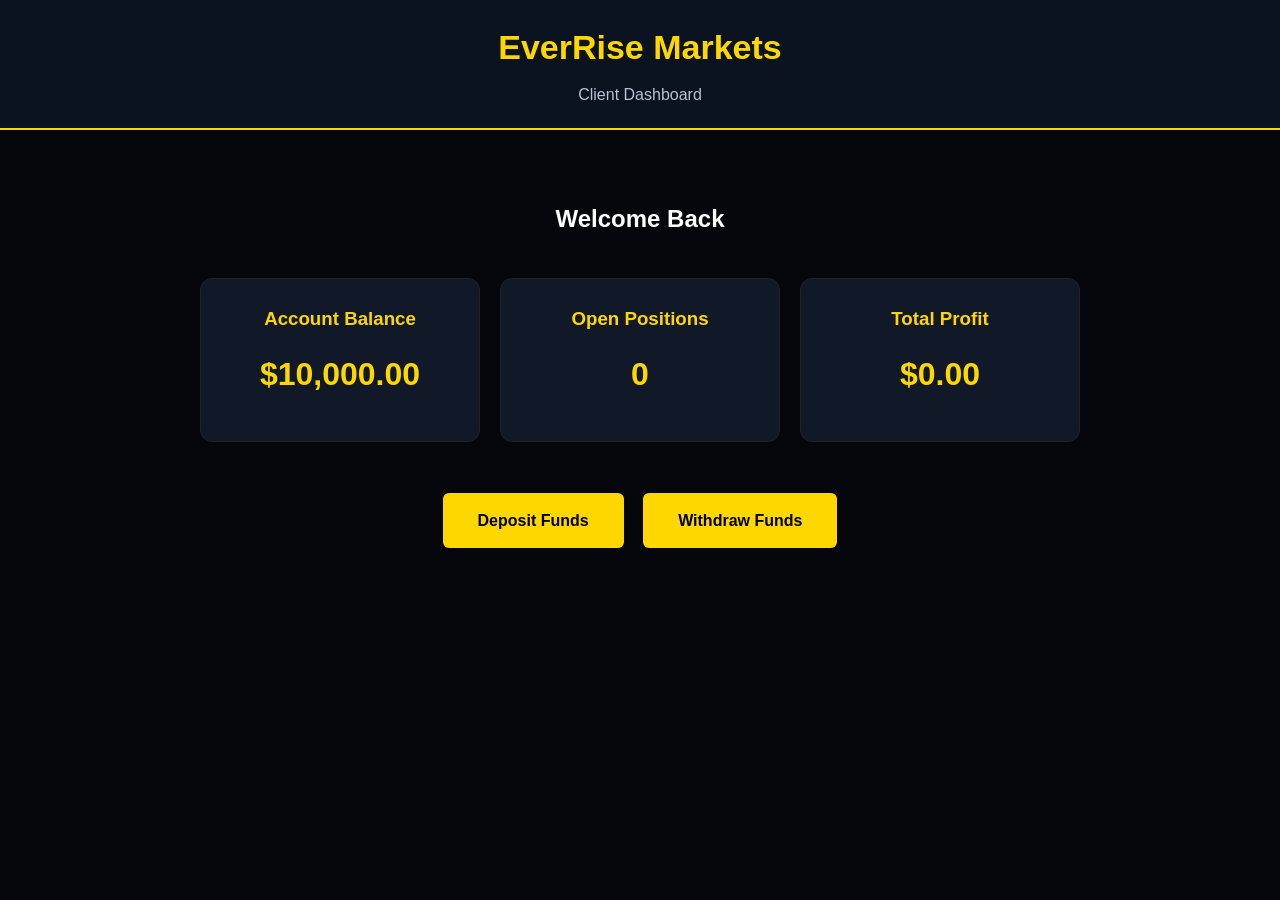
==== dashboard.html @ c6e13c97 "Create dashboard.html" ====
<!DOCTYPE html>
<html lang="en">
<head>
<meta charset="UTF-8">
<meta name="viewport" content="width=device-width, initial-scale=1.0">
<title>Dashboard - EverRise Markets</title>

<link rel="stylesheet" href="style.css">

</head>

<body>

<header>

<h1>EverRise Markets</h1>

<p>Client Dashboard</p>

</header>

<section class="section">

<h2>Welcome Back</h2>

<div class="cards">

<div class="card">

<h3>Account Balance</h3>

<h2>$10,000.00</h2>

</div>

<div class="card">

<h3>Open Positions</h3>

<h2>0</h2>

</div>

<div class="card">

<h3>Total Profit</h3>

<h2>$0.00</h2>

</div>

</div>

<br><br>

<a href="#" class="btn">Deposit Funds</a>

<a href="#" class="btn" style="margin-left:15px;">Withdraw Funds</a>

</section>

<script src="script.js"></script>

</body>
</html>
---- style.css ----
/* EverRise Markets */

*{
margin:0;
padding:0;
box-sizing:border-box;
font-family:Arial, Helvetica, sans-serif;
}

body{
background:#05070d;
color:white;
line-height:1.6;
}

header{
background:#0b1220;
padding:20px;
text-align:center;
border-bottom:2px solid gold;
}

header h1{
color:gold;
font-size:34px;
}

header p{
color:#b8c2d1;
margin-top:8px;
}

nav{
background:#111827;
padding:15px;
display:flex;
justify-content:center;
gap:25px;
flex-wrap:wrap;
}

nav a{
color:white;
text-decoration:none;
font-weight:bold;
transition:.3s;
}

nav a:hover{
color:gold;
}

.hero{
padding:90px 20px;
text-align:center;
background:linear-gradient(135deg,#07121f,#0b1d33);
}

.hero h1{
font-size:42px;
color:gold;
margin-bottom:20px;
}

.hero p{
max-width:700px;
margin:auto;
color:#d1d5db;
margin-bottom:30px;
}

.btn{
display:inline-block;
padding:15px 35px;
background:gold;
color:black;
font-weight:bold;
text-decoration:none;
border-radius:6px;
transition:.3s;
}

.btn:hover{
background:#ffd54f;
}

.section{
padding:70px 20px;
text-align:center;
}

.cards{
display:flex;
flex-wrap:wrap;
justify-content:center;
gap:20px;
margin-top:40px;
}

.card{
background:#111827;
padding:25px;
width:280px;
border-radius:12px;
border:1px solid #222;
transition:.3s;
}

.card:hover{
transform:translateY(-8px);
border-color:gold;
}

.card h3{
color:gold;
margin-bottom:15px;
}

footer{
background:#0b1220;
padding:25px;
text-align:center;
color:#aaa;
margin-top:50px;
border-top:2px solid gold;
}
.card h2{
color:gold;
font-size:32px;
margin:15px 0;
}

.card p{
margin:8px 0;
color:#d5d5d5;
}
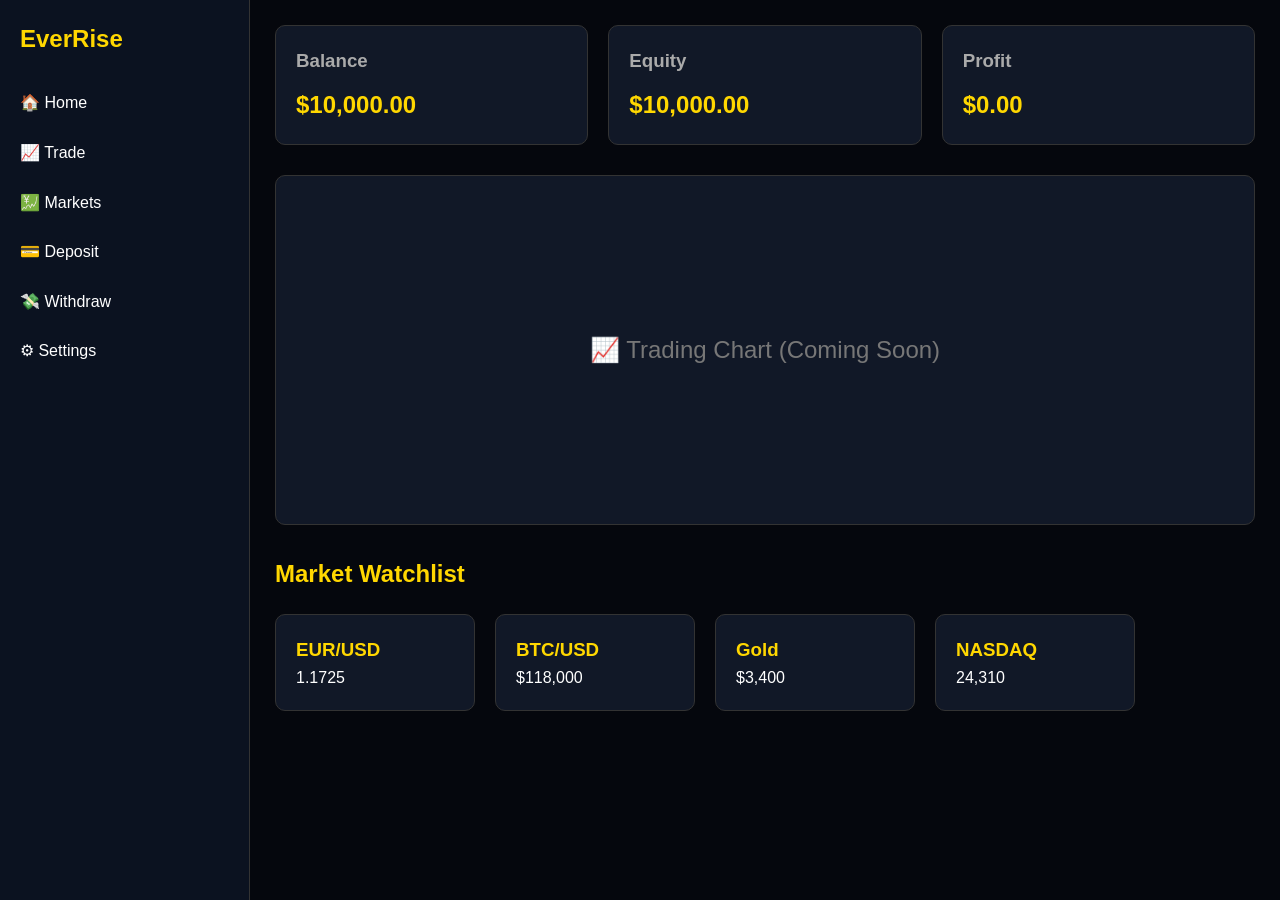
==== commit b7afc381: "Update dashboard.html" ====
--- a/dashboard.html
+++ b/dashboard.html
@@ -7,57 +7,177 @@
 
 <link rel="stylesheet" href="style.css">
 
+<style>
+.dashboard{
+display:grid;
+grid-template-columns:250px 1fr;
+min-height:100vh;
+}
+
+.sidebar{
+background:#0b1220;
+padding:20px;
+border-right:1px solid #333;
+}
+
+.sidebar h2{
+color:gold;
+margin-bottom:20px;
+}
+
+.sidebar a{
+display:block;
+color:white;
+text-decoration:none;
+padding:12px 0;
+}
+
+.sidebar a:hover{
+color:gold;
+}
+
+.main{
+padding:25px;
+background:#05070d;
+}
+
+.topcards{
+display:flex;
+flex-wrap:wrap;
+gap:20px;
+margin-bottom:30px;
+}
+
+.balance{
+background:#111827;
+padding:20px;
+border-radius:10px;
+flex:1;
+min-width:220px;
+border:1px solid #333;
+}
+
+.balance h3{
+color:#aaa;
+}
+
+.balance h2{
+color:gold;
+margin-top:10px;
+}
+
+.chart{
+height:350px;
+background:#111827;
+border-radius:10px;
+display:flex;
+align-items:center;
+justify-content:center;
+color:#777;
+font-size:24px;
+border:1px solid #333;
+margin-bottom:30px;
+}
+
+.watchlist{
+display:flex;
+flex-wrap:wrap;
+gap:20px;
+}
+
+.marketcard{
+background:#111827;
+padding:20px;
+border-radius:10px;
+width:200px;
+border:1px solid #333;
+}
+
+.marketcard h3{
+color:gold;
+}
+</style>
+
 </head>
 
 <body>
 
-<header>
+<div class="dashboard">
 
-<h1>EverRise Markets</h1>
+<div class="sidebar">
 
-<p>Client Dashboard</p>
+<h2>EverRise</h2>
 
-</header>
+<a href="index.html">🏠 Home</a>
 
-<section class="section">
+<a href="#">📈 Trade</a>
 
-<h2>Welcome Back</h2>
+<a href="markets.html">💹 Markets</a>
 
-<div class="cards">
+<a href="#">💳 Deposit</a>
 
-<div class="card">
+<a href="#">💸 Withdraw</a>
 
-<h3>Account Balance</h3>
-
-<h2>$10,000.00</h2>
+<a href="#">⚙ Settings</a>
 
 </div>
 
-<div class="card">
+<div class="main">
 
-<h3>Open Positions</h3>
+<div class="topcards">
 
-<h2>0</h2>
+<div class="balance">
+<h3>Balance</h3>
+<h2>$10,000.00</h2>
+</div>
+
+<div class="balance">
+<h3>Equity</h3>
+<h2>$10,000.00</h2>
+</div>
+
+<div class="balance">
+<h3>Profit</h3>
+<h2>$0.00</h2>
+</div>
 
 </div>
 
-<div class="card">
+<div class="chart">
 
-<h3>Total Profit</h3>
+📈 Trading Chart (Coming Soon)
 
-<h2>$0.00</h2>
+</div>
+
+<h2 style="color:gold;margin-bottom:20px;">Market Watchlist</h2>
+
+<div class="watchlist">
+
+<div class="marketcard">
+<h3>EUR/USD</h3>
+<p id="eurusd">1.1725</p>
+</div>
+
+<div class="marketcard">
+<h3>BTC/USD</h3>
+<p id="btc">$118,000</p>
+</div>
+
+<div class="marketcard">
+<h3>Gold</h3>
+<p id="gold">$3,400</p>
+</div>
+
+<div class="marketcard">
+<h3>NASDAQ</h3>
+<p id="nasdaq">24,310</p>
+</div>
 
 </div>
 
 </div>
 
-<br><br>
-
-<a href="#" class="btn">Deposit Funds</a>
-
-<a href="#" class="btn" style="margin-left:15px;">Withdraw Funds</a>
-
-</section>
+</div>
 
 <script src="script.js"></script>
 
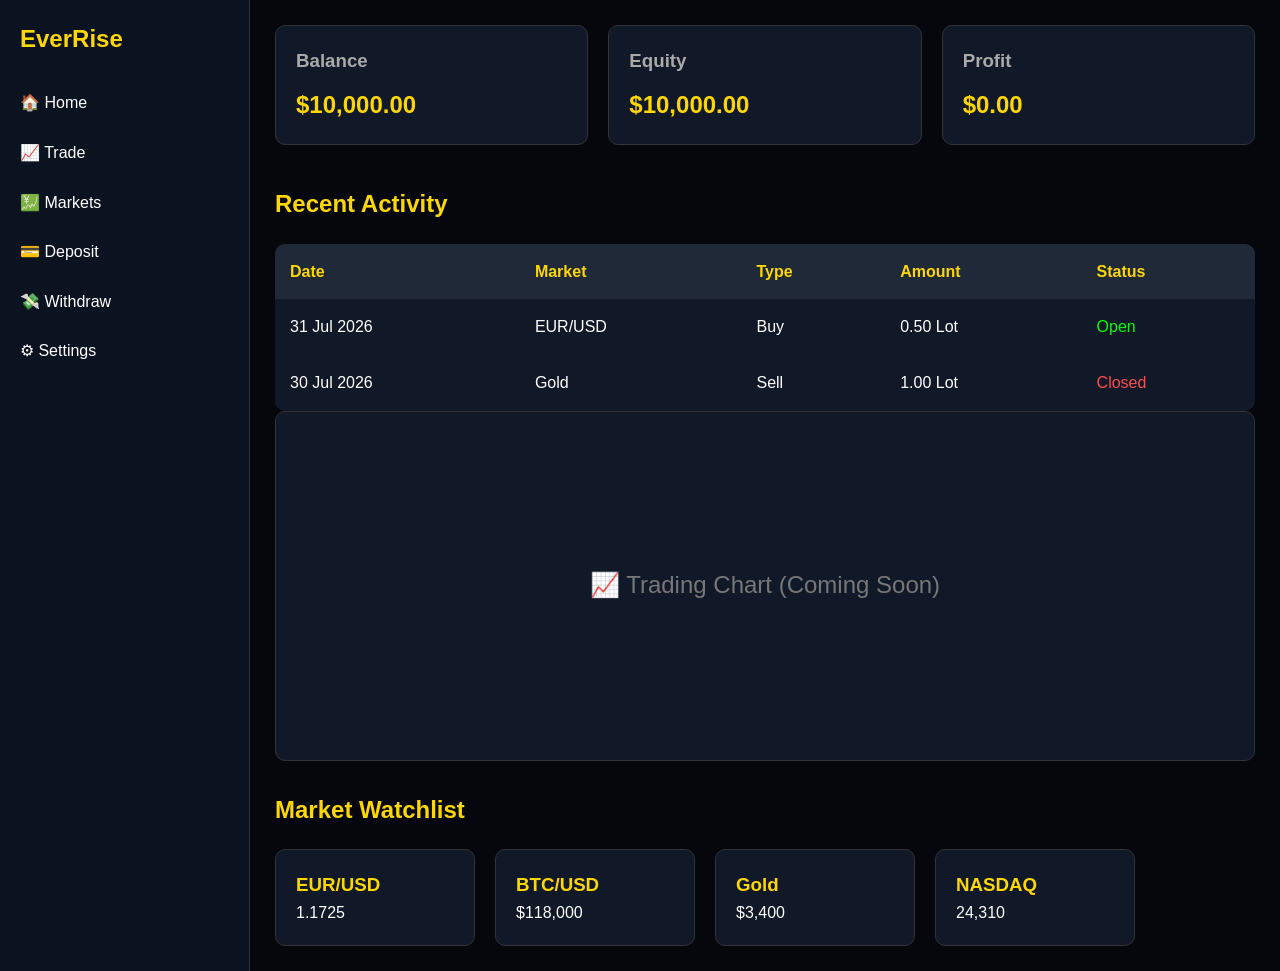
==== commit 21d7da97: "Update dashboard.html" ====
--- a/dashboard.html
+++ b/dashboard.html
@@ -142,7 +142,39 @@
 </div>
 
 </div>
-
+<h2 style="color:gold;margin:40px 0 20px;">Recent Activity</h2>
+
+<div style="overflow-x:auto;">
+
+<table style="width:100%;border-collapse:collapse;background:#111827;border-radius:10px;overflow:hidden;">
+
+<tr style="background:#1f2937;color:gold;">
+<th style="padding:15px;text-align:left;">Date</th>
+<th style="padding:15px;text-align:left;">Market</th>
+<th style="padding:15px;text-align:left;">Type</th>
+<th style="padding:15px;text-align:left;">Amount</th>
+<th style="padding:15px;text-align:left;">Status</th>
+</tr>
+
+<tr>
+<td style="padding:15px;">31 Jul 2026</td>
+<td style="padding:15px;">EUR/USD</td>
+<td style="padding:15px;">Buy</td>
+<td style="padding:15px;">0.50 Lot</td>
+<td style="padding:15px;color:lime;">Open</td>
+</tr>
+
+<tr>
+<td style="padding:15px;">30 Jul 2026</td>
+<td style="padding:15px;">Gold</td>
+<td style="padding:15px;">Sell</td>
+<td style="padding:15px;">1.00 Lot</td>
+<td style="padding:15px;color:#ff4d4d;">Closed</td>
+</tr>
+
+</table>
+
+</div>
 <div class="chart">
 
 📈 Trading Chart (Coming Soon)
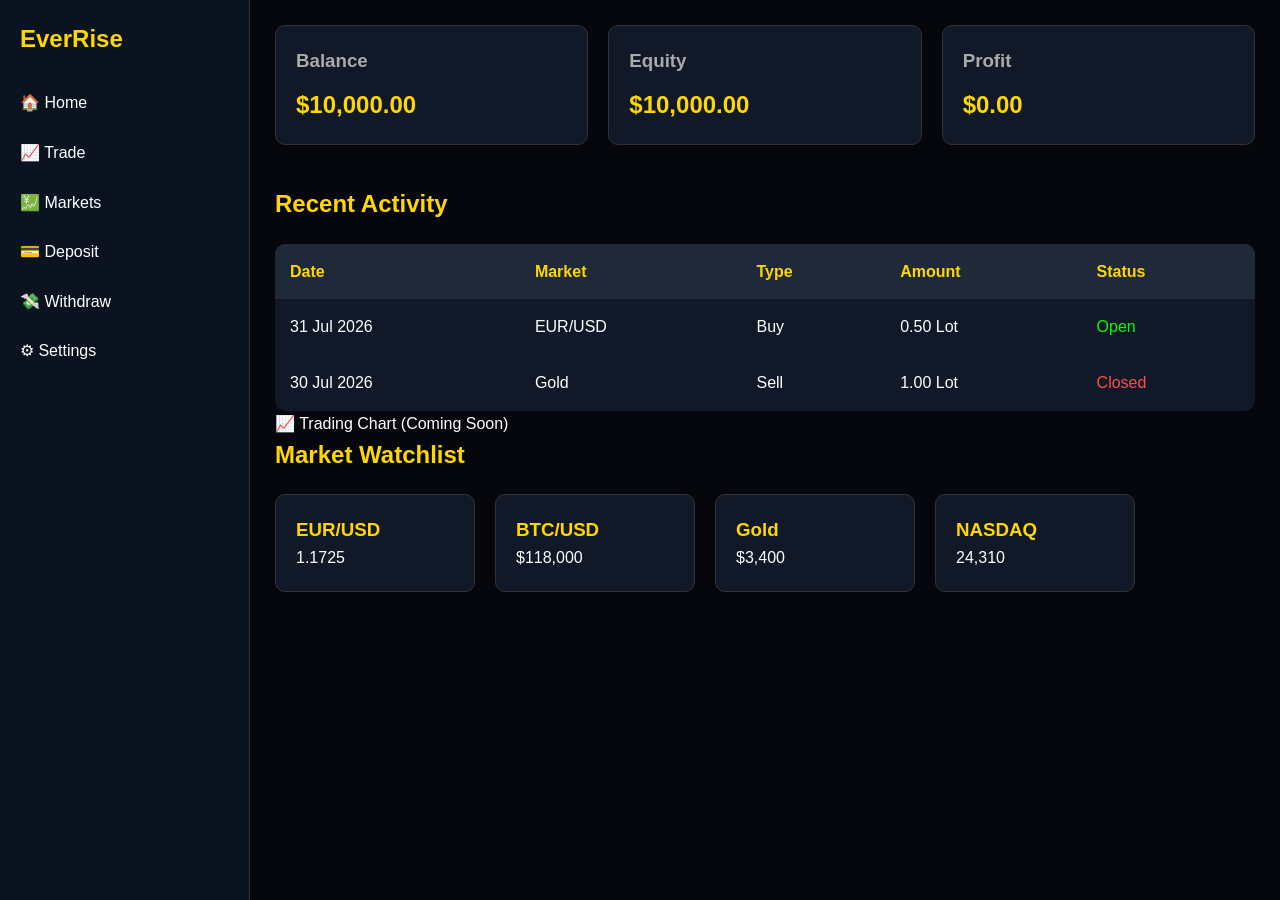
==== commit 16e1bfd3: "Update dashboard.html" ====
--- a/dashboard.html
+++ b/dashboard.html
@@ -65,7 +65,15 @@
 color:gold;
 margin-top:10px;
 }
-
+<div style="margin-bottom:30px;">
+
+<a href="#" class="btn">Deposit</a>
+
+<a href="#" class="btn" style="margin-left:10px;">Withdraw</a>
+
+<a href="#" class="btn" style="margin-left:10px;">Trade</a>
+
+</div>
 .chart{
 height:350px;
 background:#111827;
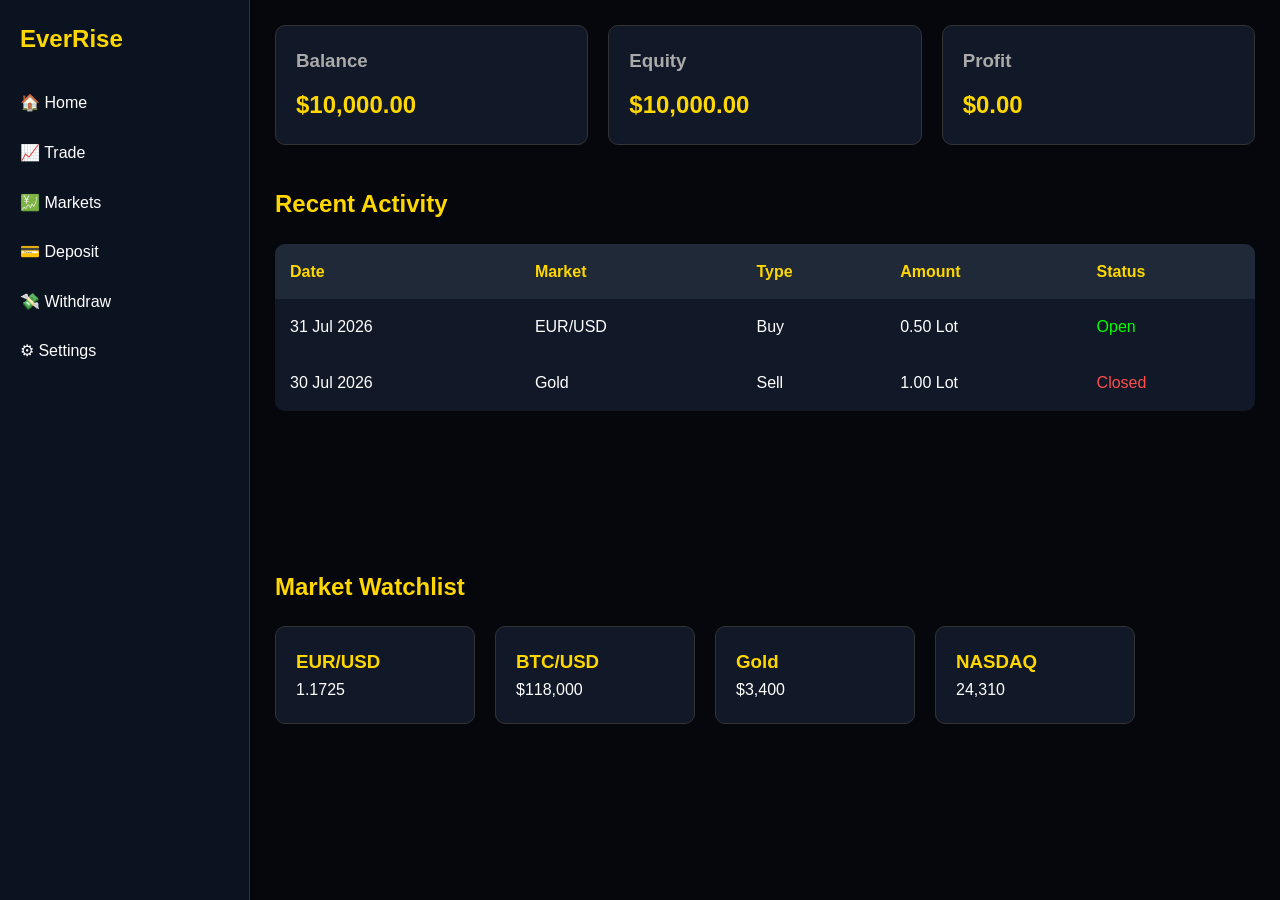
==== commit a5ed8d84: "Update dashboard.html" ====
--- a/dashboard.html
+++ b/dashboard.html
@@ -185,9 +185,14 @@
 </div>
 <div class="chart">
 
-📈 Trading Chart (Coming Soon)
-
-</div>
+<iframe
+src="https://s.tradingview.com/widgetembed/?frameElementId=tradingview&symbol=FX%3AEURUSD&interval=60&theme=dark&style=1&timezone=Etc%2FUTC&withdateranges=1&hide_side_toolbar=0&allow_symbol_change=1&saveimage=1&studies=[]"
+style="width:100%;height:100%;border:none;border-radius:10px;">
+</iframe>
+
+</div>
+
+
 
 <h2 style="color:gold;margin-bottom:20px;">Market Watchlist</h2>
 
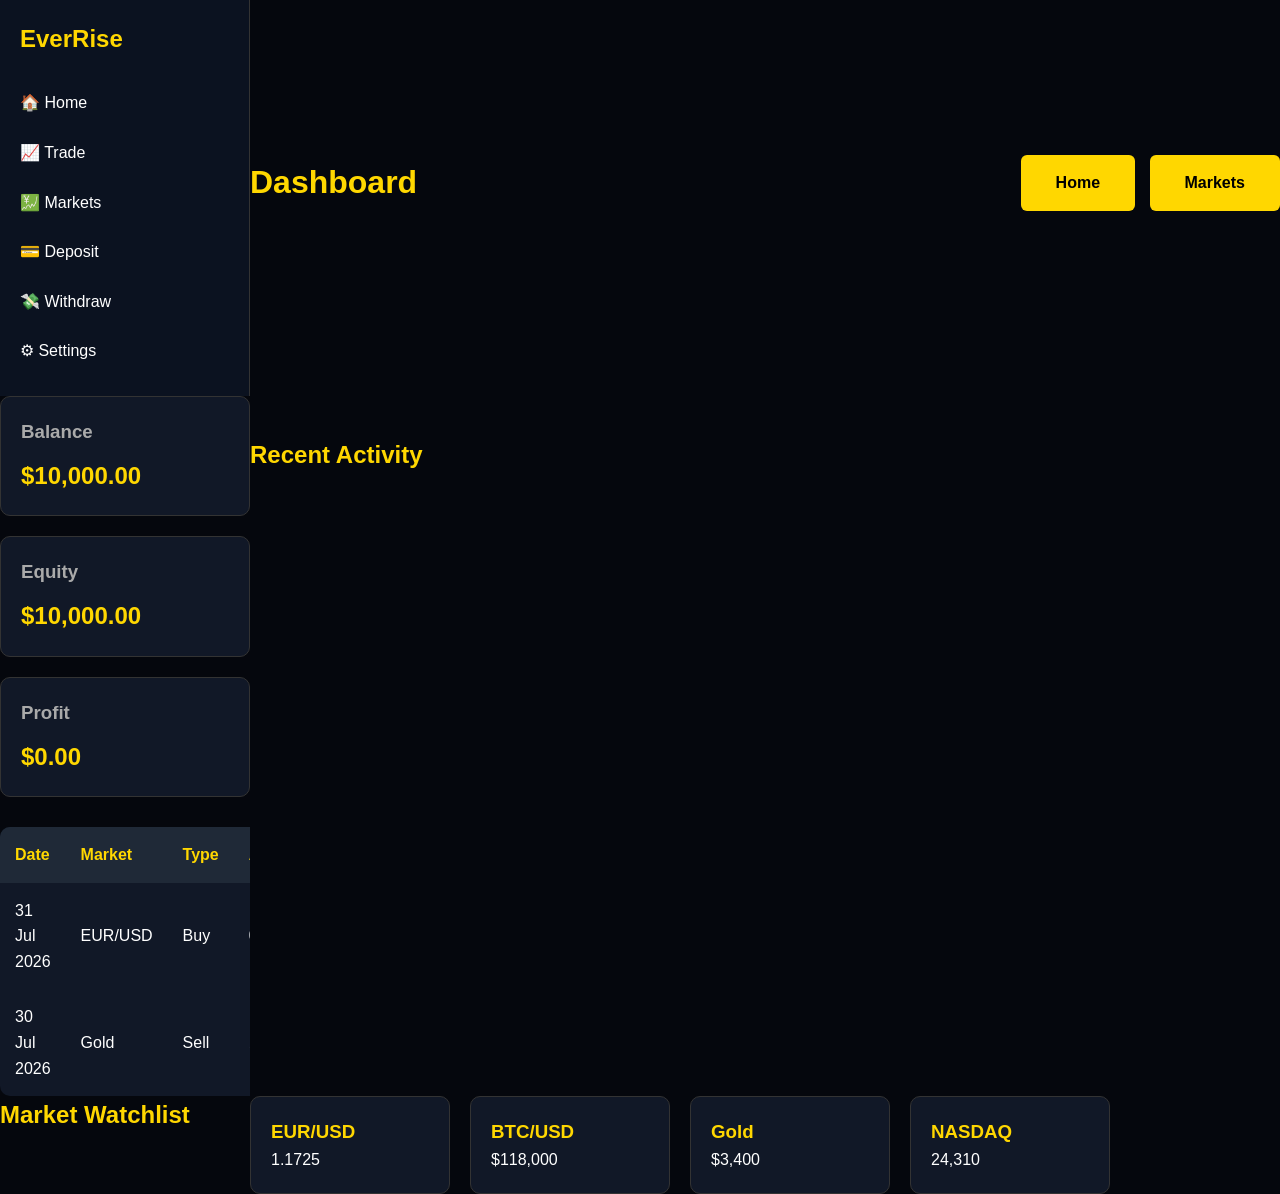
==== commit 9756ac2b: "Update dashboard.html" ====
--- a/dashboard.html
+++ b/dashboard.html
@@ -130,7 +130,21 @@
 
 </div>
 
-<div class="main">
+<div style="display:flex;justify-content:space-between;align-items:center;margin-bottom:30px;">
+
+<h1 style="color:gold;">
+Dashboard
+</h1>
+
+<div>
+
+<a href="index.html" class="btn">Home</a>
+
+<a href="markets.html" class="btn" style="margin-left:10px;">Markets</a>
+
+</div>
+
+</div>
 
 <div class="topcards">
 
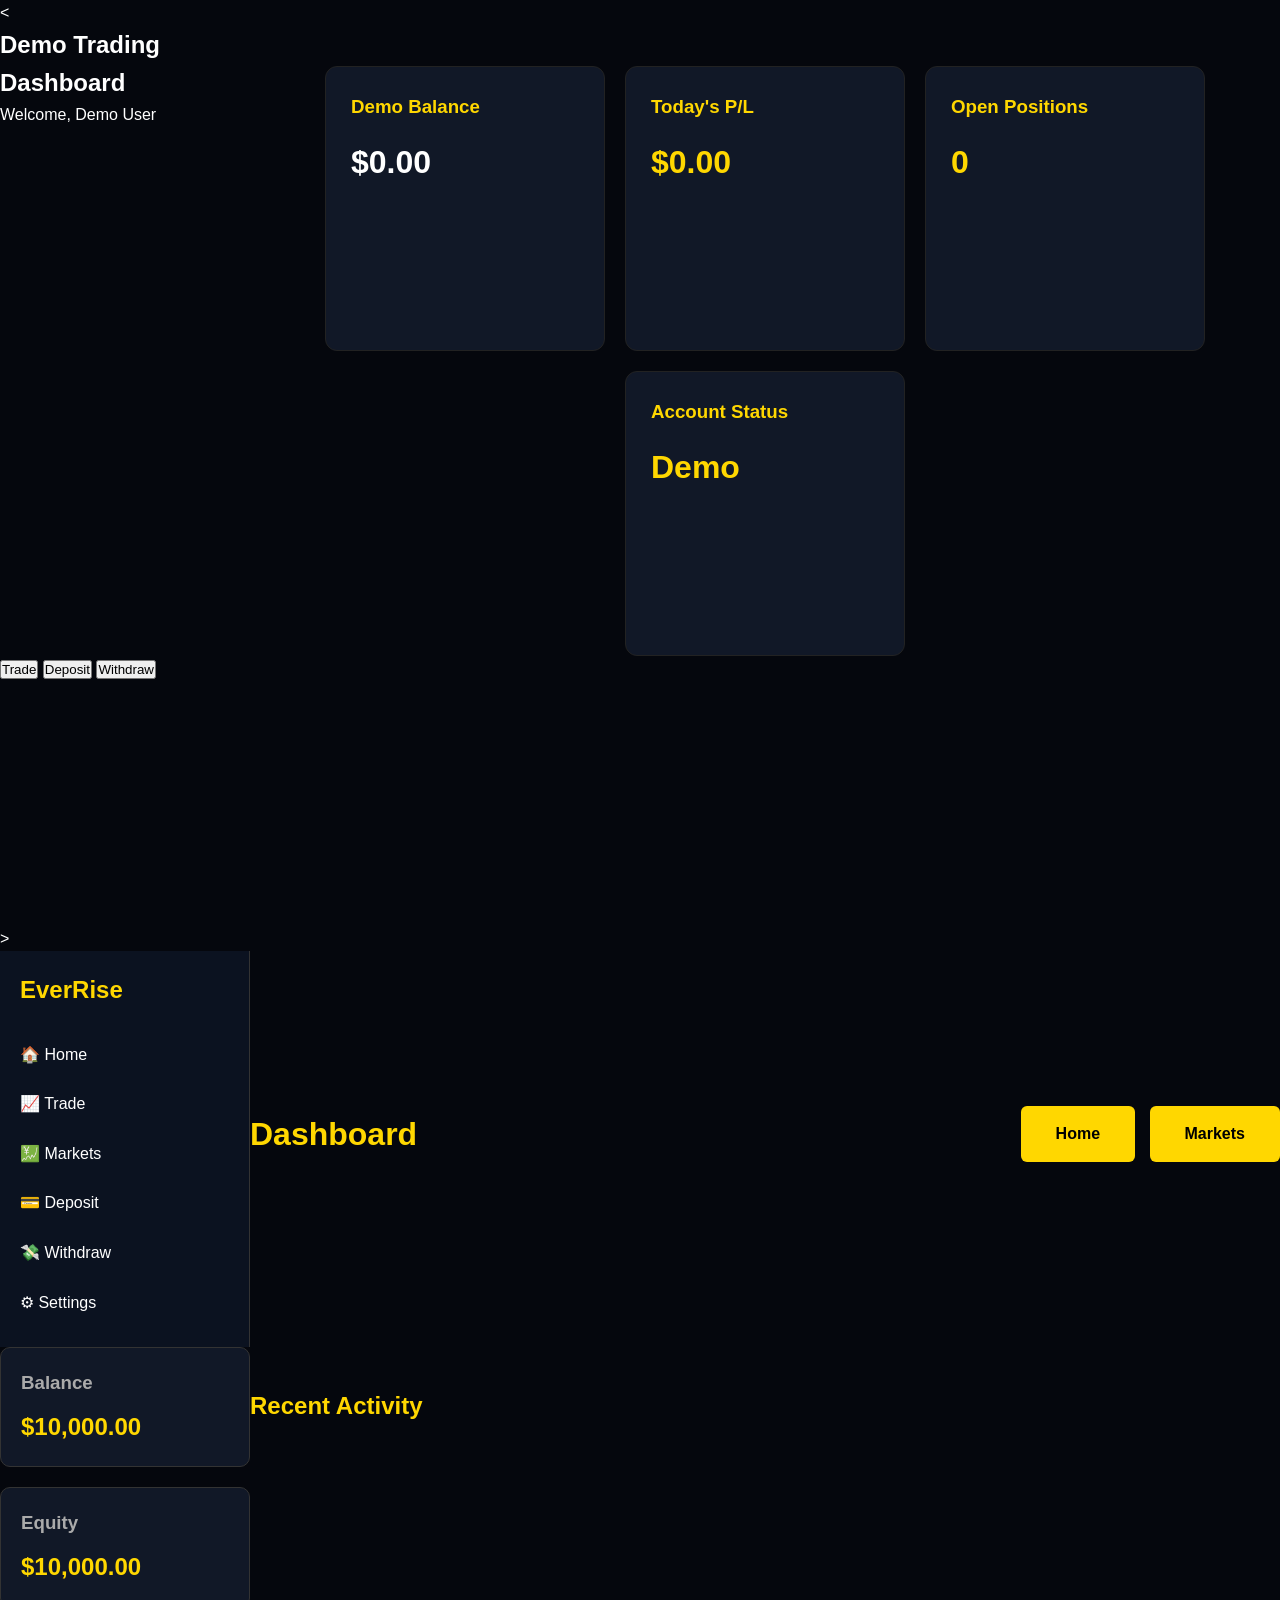
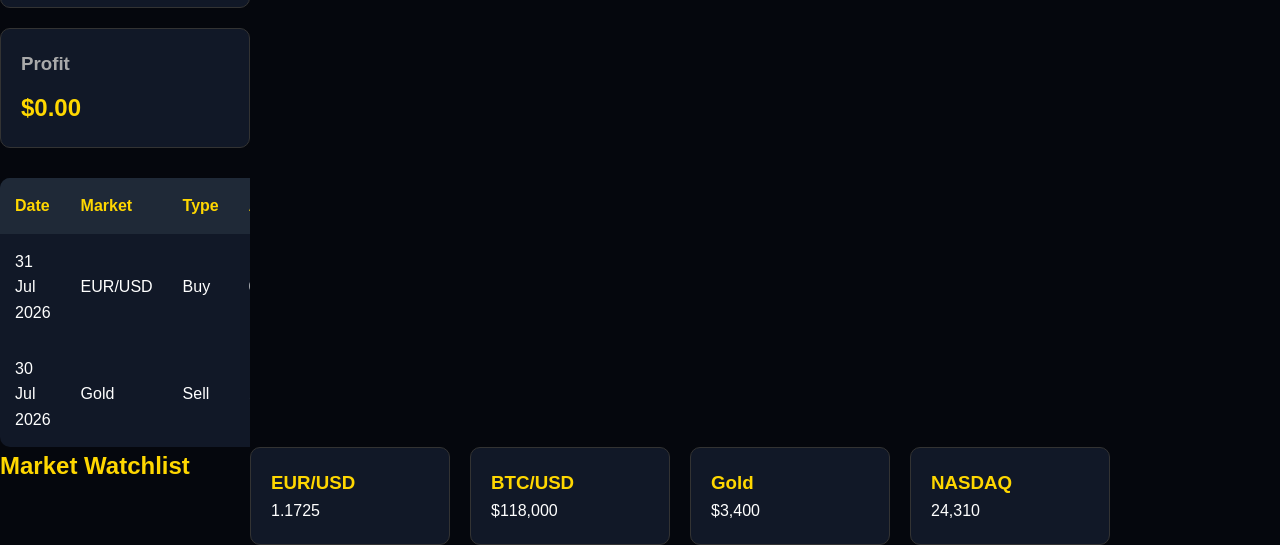
==== commit 5556210e: "Update dashboard.html" ====
--- a/dashboard.html
+++ b/dashboard.html
@@ -108,7 +108,50 @@
 
 </head>
 
-<body>
+<<div class="dashboard">
+
+    <div class="topbar">
+        <h2>Demo Trading Dashboard</h2>
+        <p>Welcome, Demo User</p>
+    </div>
+
+    <div class="cards">
+
+        <div class="card">
+            <h3>Demo Balance</h3>
+            <h1>$0.00</h1>
+        </div>
+
+        <div class="card">
+            <h3>Today's P/L</h3>
+            <h2>$0.00</h2>
+        </div>
+
+        <div class="card">
+            <h3>Open Positions</h3>
+            <h2>0</h2>
+        </div>
+
+        <div class="card">
+            <h3>Account Status</h3>
+            <h2>Demo</h2>
+        </div>
+
+    </div>
+
+    <div class="actions">
+        <button onclick="location.href='trade.html'">Trade</button>
+
+        <button onclick="alert('Demo platform: no real deposits accepted.')">
+            Deposit
+        </button>
+
+        <button onclick="alert('Demo platform: withdrawals are unavailable.')">
+            Withdraw
+        </button>
+    </div>
+
+</div>>
 
 <div class="dashboard">
 
--- a/style.css
+++ b/style.css
@@ -134,3 +134,46 @@
 margin:8px 0;
 color:#d5d5d5;
 }
+.ticker{
+
+background:#000;
+
+border-top:1px solid gold;
+
+border-bottom:1px solid gold;
+
+overflow:hidden;
+
+white-space:nowrap;
+
+padding:12px 0;
+
+}
+
+.ticker-content{
+
+display:inline-block;
+
+color:gold;
+
+font-weight:bold;
+
+animation:ticker 30s linear infinite;
+
+}
+
+@keyframes ticker{
+
+0%{
+
+transform:translateX(100%);
+
+}
+
+100%{
+
+transform:translateX(-100%);
+
+}
+
+}
